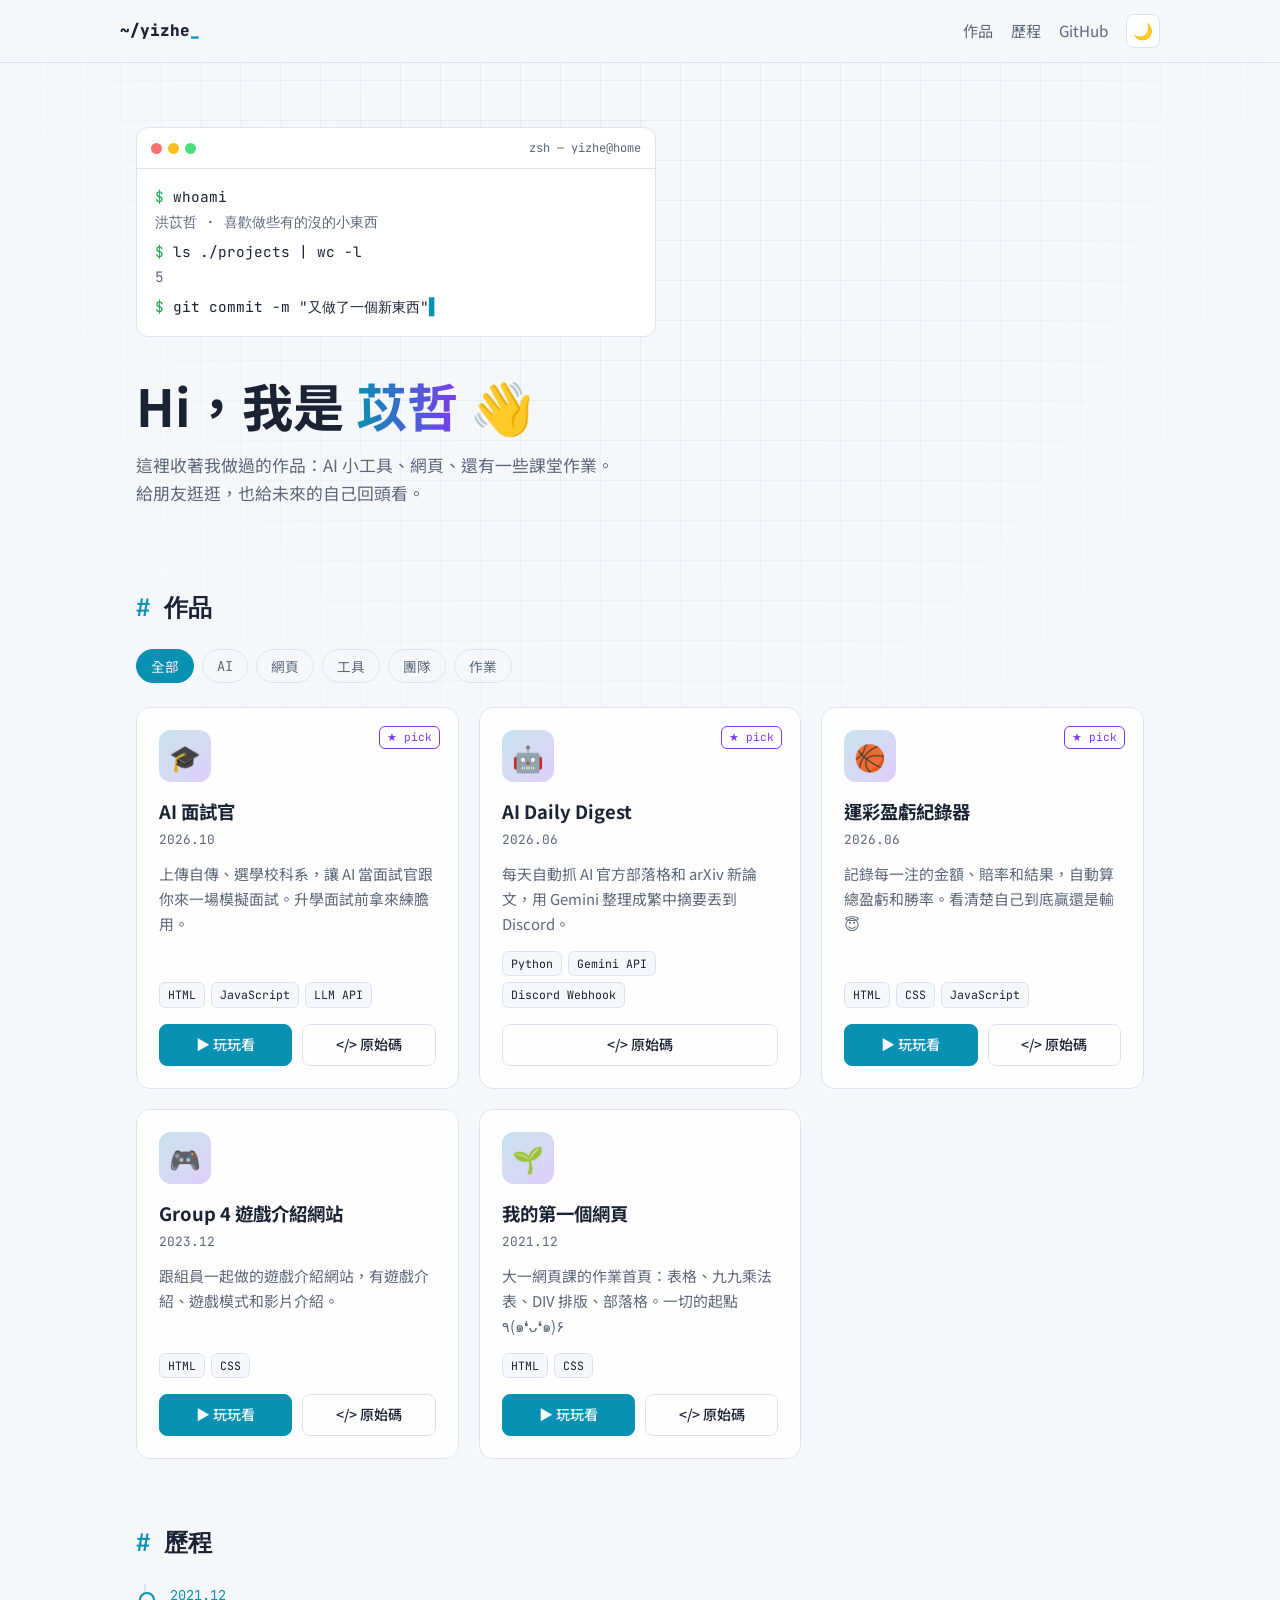
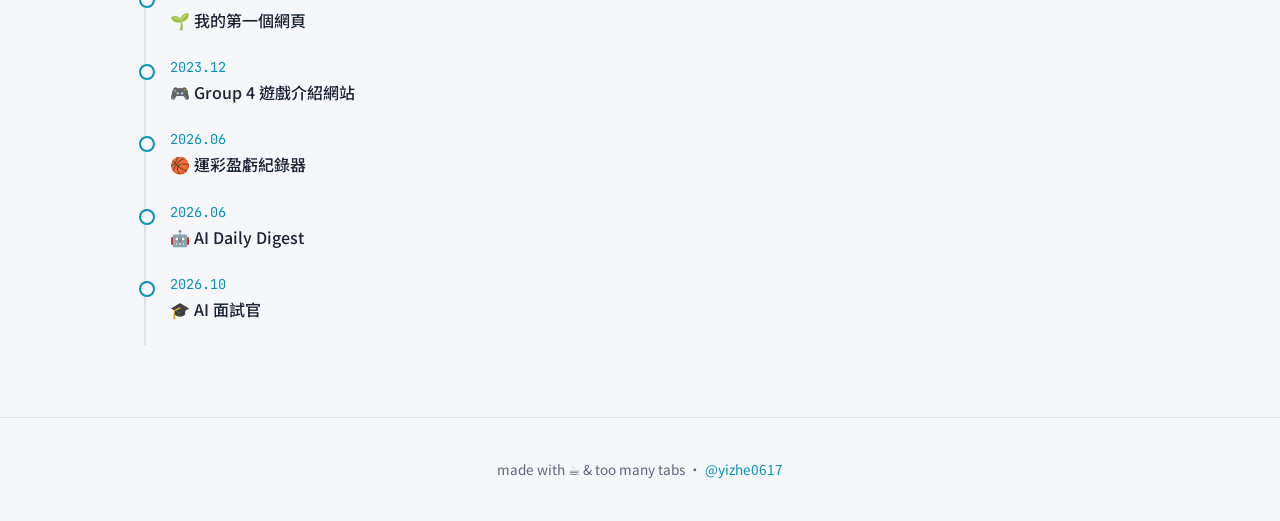
==== index.html @ cc320239 "First version of portfolio page Co-Authored-By: Claude Opus 5.5 <noreply@anthropic.com>" ====
<!doctype html>
<html lang="zh-Hant">
<head>
  <meta charset="utf-8">
  <meta name="viewport" content="width=device-width, initial-scale=1">
  <title>yizhe.dev</title>
  <meta name="description" content="洪苡哲的作品集：做過的東西都放在這裡。">
  <link rel="icon" href="data:image/svg+xml,<svg xmlns='http://www.w3.org/2000/svg' viewBox='0 0 100 100'><text y='.9em' font-size='90'>⚡</text></svg>">
  <link rel="preconnect" href="https://fonts.googleapis.com">
  <link rel="preconnect" href="https://fonts.gstatic.com" crossorigin>
  <link href="https://fonts.googleapis.com/css2?family=JetBrains+Mono:wght@400;600;800&family=Noto+Sans+TC:wght@400;500;700&display=swap" rel="stylesheet">
  <link rel="stylesheet" href="style.css">
</head>
<body>
  <div class="grid-bg" aria-hidden="true"></div>

  <header class="nav">
    <a class="logo" href="#">~/yizhe<span class="blink">_</span></a>
    <nav>
      <a href="#projects">作品</a>
      <a href="#timeline">歷程</a>
      <a href="https://github.com/yizhe0617" target="_blank" rel="noopener">GitHub</a>
      <button id="theme-toggle" class="icon-btn" aria-label="切換深淺色">🌙</button>
    </nav>
  </header>

  <main>
    <section class="hero">
      <div class="terminal">
        <div class="terminal-bar"><i></i><i></i><i></i><span>zsh — yizhe@home</span></div>
        <div class="terminal-body">
          <p><span class="prompt">$</span> whoami</p>
          <p class="out">洪苡哲 · 喜歡做些有的沒的小東西</p>
          <p><span class="prompt">$</span> ls ./projects | wc -l</p>
          <p class="out" id="count">0</p>
          <p><span class="prompt">$</span> <span id="typed"></span><span class="cursor">▋</span></p>
        </div>
      </div>
      <h1>Hi，我是 <span class="glow">苡哲</span> 👋</h1>
      <p class="sub">這裡收著我做過的作品：AI 小工具、網頁、還有一些課堂作業。<br>給朋友逛逛，也給未來的自己回頭看。</p>
    </section>

    <section id="projects">
      <h2><span class="hash">#</span> 作品</h2>
      <div class="filters" id="filters"></div>
      <div class="cards" id="cards"></div>
    </section>

    <section id="timeline">
      <h2><span class="hash">#</span> 歷程</h2>
      <ol class="timeline" id="timeline-list"></ol>
    </section>
  </main>

  <footer>
    <p>made with ☕ &amp; too many tabs · <a href="https://github.com/yizhe0617" target="_blank" rel="noopener">@yizhe0617</a></p>
  </footer>

  <script src="projects.js"></script>
  <script src="main.js"></script>
</body>
</html>
---- style.css ----
:root {
  --bg: #0a0e16;
  --bg-2: #111827;
  --card: rgba(17, 24, 39, 0.75);
  --border: #1f2a3c;
  --text: #e5e9f0;
  --muted: #8b95a7;
  --accent: #22d3ee;
  --accent-2: #a78bfa;
  --green: #4ade80;
  --grid: rgba(34, 211, 238, 0.06);
  --shadow: 0 0 0 1px var(--accent), 0 0 24px rgba(34, 211, 238, 0.25);
}

:root[data-theme="light"] {
  --bg: #f5f7fb;
  --bg-2: #ffffff;
  --card: rgba(255, 255, 255, 0.85);
  --border: #dde3ee;
  --text: #1a2233;
  --muted: #5d6779;
  --accent: #0891b2;
  --accent-2: #7c3aed;
  --green: #16a34a;
  --grid: rgba(8, 145, 178, 0.08);
  --shadow: 0 0 0 1px var(--accent), 0 8px 24px rgba(8, 145, 178, 0.18);
}

* { box-sizing: border-box; margin: 0; padding: 0; }

html { scroll-behavior: smooth; }

body {
  background: var(--bg);
  color: var(--text);
  font-family: "Noto Sans TC", system-ui, sans-serif;
  line-height: 1.7;
  min-height: 100vh;
  transition: background .3s, color .3s;
}

a { color: var(--accent); text-decoration: none; }

.grid-bg {
  position: fixed; inset: 0; z-index: -1; pointer-events: none;
  background-image:
    linear-gradient(var(--grid) 1px, transparent 1px),
    linear-gradient(90deg, var(--grid) 1px, transparent 1px);
  background-size: 40px 40px;
  mask-image: radial-gradient(ellipse at top, #000 30%, transparent 75%);
}

/* nav */
.nav {
  position: sticky; top: 0; z-index: 10;
  display: flex; justify-content: space-between; align-items: center;
  padding: 14px max(16px, calc((100% - 1040px) / 2));
  backdrop-filter: blur(10px);
  background: color-mix(in srgb, var(--bg) 70%, transparent);
  border-bottom: 1px solid var(--border);
}
.logo { font-family: "JetBrains Mono", monospace; font-weight: 800; color: var(--text); }
.nav nav { display: flex; align-items: center; gap: 18px; font-size: .95rem; }
.nav nav a { color: var(--muted); }
.nav nav a:hover { color: var(--accent); }
.icon-btn {
  background: var(--bg-2); border: 1px solid var(--border); border-radius: 8px;
  width: 34px; height: 34px; cursor: pointer; font-size: 1rem;
}

main { max-width: 1040px; margin: 0 auto; padding: 0 16px; }

/* hero */
.hero { padding: 64px 0 48px; }
.terminal {
  max-width: 520px; border: 1px solid var(--border); border-radius: 12px;
  background: var(--bg-2); overflow: hidden; margin-bottom: 36px;
  font-family: "JetBrains Mono", monospace; font-size: .9rem;
}
.terminal-bar {
  display: flex; align-items: center; gap: 6px; padding: 10px 14px;
  border-bottom: 1px solid var(--border); color: var(--muted); font-size: .75rem;
}
.terminal-bar i { width: 11px; height: 11px; border-radius: 50%; background: #f87171; }
.terminal-bar i:nth-child(2) { background: #fbbf24; }
.terminal-bar i:nth-child(3) { background: #4ade80; }
.terminal-bar span { margin-left: auto; }
.terminal-body { padding: 16px 18px; }
.terminal-body .out { color: var(--muted); margin-bottom: 6px; }
.prompt { color: var(--green); }
.cursor, .blink { animation: blink 1s steps(1) infinite; color: var(--accent); }
@keyframes blink { 50% { opacity: 0; } }

h1 { font-size: clamp(2rem, 6vw, 3.2rem); line-height: 1.25; margin-bottom: 14px; }
.glow {
  background: linear-gradient(90deg, var(--accent), var(--accent-2));
  -webkit-background-clip: text; background-clip: text; color: transparent;
}
.sub { color: var(--muted); font-size: 1.05rem; }

/* sections */
section { padding: 32px 0; }
h2 { font-family: "JetBrains Mono", monospace; font-size: 1.5rem; margin-bottom: 20px; }
.hash { color: var(--accent); }

/* filters */
.filters { display: flex; flex-wrap: wrap; gap: 8px; margin-bottom: 24px; }
.filters button {
  font-family: "JetBrains Mono", "Noto Sans TC", monospace; font-size: .85rem;
  padding: 6px 14px; border-radius: 999px; cursor: pointer;
  background: transparent; color: var(--muted); border: 1px solid var(--border);
  transition: all .2s;
}
.filters button:hover { color: var(--accent); border-color: var(--accent); }
.filters button.active { background: var(--accent); color: var(--bg); border-color: var(--accent); }

/* cards */
.cards { display: grid; grid-template-columns: repeat(auto-fill, minmax(290px, 1fr)); gap: 20px; }
.card {
  position: relative; display: flex; flex-direction: column;
  background: var(--card); border: 1px solid var(--border); border-radius: 14px;
  padding: 22px; transition: transform .2s, box-shadow .2s;
  animation: pop .35s ease both;
}
.card:hover { transform: translateY(-4px); box-shadow: var(--shadow); }
@keyframes pop { from { opacity: 0; transform: translateY(10px); } }
.card-icon {
  width: 52px; height: 52px; border-radius: 12px; display: grid; place-items: center;
  font-size: 1.6rem; margin-bottom: 14px;
  background: linear-gradient(135deg, color-mix(in srgb, var(--accent) 25%, transparent), color-mix(in srgb, var(--accent-2) 25%, transparent));
}
.badge {
  position: absolute; top: 18px; right: 18px;
  font-family: "JetBrains Mono", monospace; font-size: .7rem;
  color: var(--accent-2); border: 1px solid var(--accent-2); border-radius: 6px; padding: 1px 7px;
}
.card h3 { font-size: 1.15rem; margin-bottom: 2px; }
.card .date { font-family: "JetBrains Mono", monospace; font-size: .8rem; color: var(--muted); }
.card p.desc { color: var(--muted); font-size: .93rem; margin: 10px 0 14px; flex: 1; }
.tech { display: flex; flex-wrap: wrap; gap: 6px; margin-bottom: 16px; }
.tech span {
  font-family: "JetBrains Mono", monospace; font-size: .72rem;
  background: var(--bg); border: 1px solid var(--border); border-radius: 6px; padding: 2px 8px;
}
.links { display: flex; gap: 10px; }
.links a {
  flex: 1; text-align: center; font-size: .88rem; font-weight: 500;
  padding: 8px; border-radius: 8px; border: 1px solid var(--border); color: var(--text);
  transition: all .2s;
}
.links a:hover { border-color: var(--accent); color: var(--accent); }
.links a.primary { background: var(--accent); border-color: var(--accent); color: var(--bg); }
.links a.primary:hover { filter: brightness(1.1); color: var(--bg); }

/* timeline */
.timeline { list-style: none; border-left: 2px solid var(--border); margin-left: 8px; }
.timeline li { position: relative; padding: 0 0 22px 24px; }
.timeline li::before {
  content: ""; position: absolute; left: -7px; top: 8px;
  width: 12px; height: 12px; border-radius: 50%;
  background: var(--bg); border: 2px solid var(--accent);
}
.timeline .when { font-family: "JetBrains Mono", monospace; color: var(--accent); font-size: .85rem; }
.timeline .what { font-weight: 500; }

footer {
  text-align: center; color: var(--muted); font-size: .85rem;
  padding: 40px 16px; border-top: 1px solid var(--border); margin-top: 40px;
}

@media (max-width: 560px) {
  .nav nav { gap: 12px; font-size: .88rem; }
  .hero { padding-top: 36px; }
  .cards { grid-template-columns: 1fr; }
}

@media (prefers-reduced-motion: reduce) {
  * { animation: none !important; transition: none !important; }
}
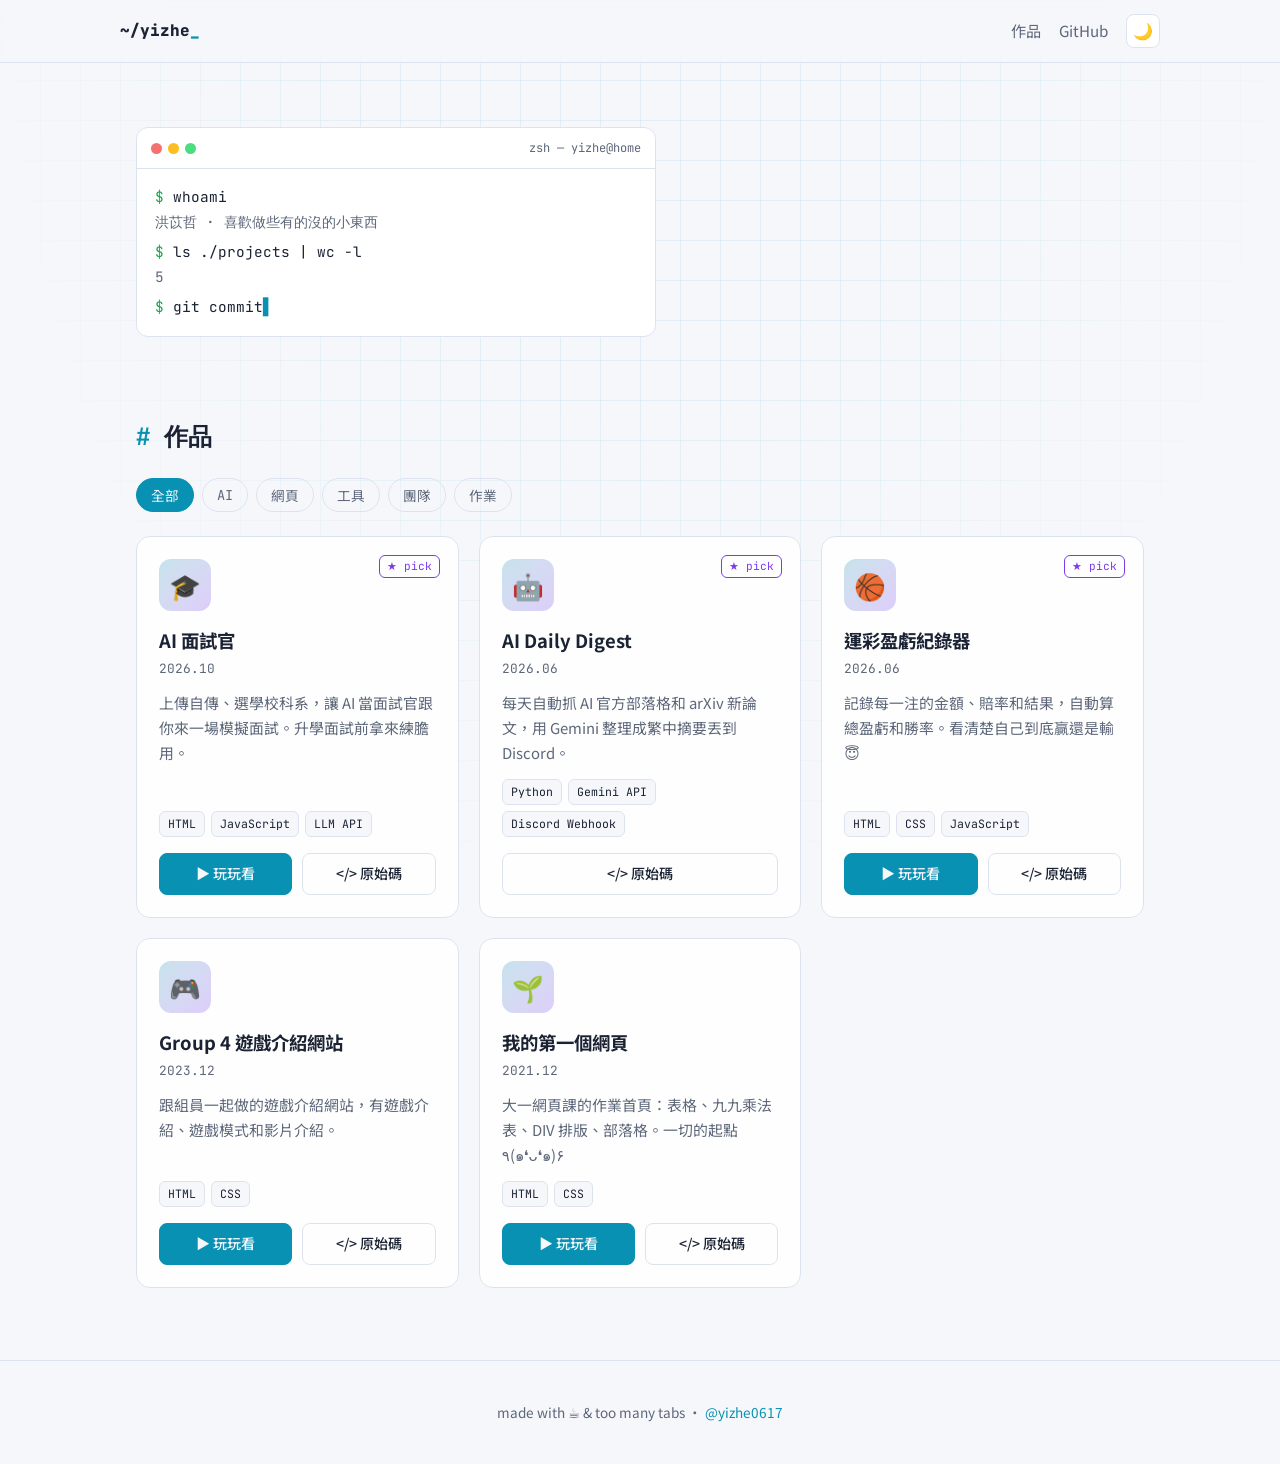
==== commit 0e744e17: "Remove intro text and timeline section Co-Authored-By: Claude Opus 5.5 <noreply@anthropic.com>" ====
--- a/index.html
+++ b/index.html
@@ -18,7 +18,6 @@
     <a class="logo" href="#">~/yizhe<span class="blink">_</span></a>
     <nav>
       <a href="#projects">作品</a>
-      <a href="#timeline">歷程</a>
       <a href="https://github.com/yizhe0617" target="_blank" rel="noopener">GitHub</a>
       <button id="theme-toggle" class="icon-btn" aria-label="切換深淺色">🌙</button>
     </nav>
@@ -36,19 +35,12 @@
           <p><span class="prompt">$</span> <span id="typed"></span><span class="cursor">▋</span></p>
         </div>
       </div>
-      <h1>Hi，我是 <span class="glow">苡哲</span> 👋</h1>
-      <p class="sub">這裡收著我做過的作品：AI 小工具、網頁、還有一些課堂作業。<br>給朋友逛逛，也給未來的自己回頭看。</p>
     </section>
 
     <section id="projects">
       <h2><span class="hash">#</span> 作品</h2>
       <div class="filters" id="filters"></div>
       <div class="cards" id="cards"></div>
-    </section>
-
-    <section id="timeline">
-      <h2><span class="hash">#</span> 歷程</h2>
-      <ol class="timeline" id="timeline-list"></ol>
     </section>
   </main>
 
--- a/style.css
+++ b/style.css
@@ -74,7 +74,7 @@
 .hero { padding: 64px 0 48px; }
 .terminal {
   max-width: 520px; border: 1px solid var(--border); border-radius: 12px;
-  background: var(--bg-2); overflow: hidden; margin-bottom: 36px;
+  background: var(--bg-2); overflow: hidden;
   font-family: "JetBrains Mono", monospace; font-size: .9rem;
 }
 .terminal-bar {
@@ -91,12 +91,6 @@
 .cursor, .blink { animation: blink 1s steps(1) infinite; color: var(--accent); }
 @keyframes blink { 50% { opacity: 0; } }
 
-h1 { font-size: clamp(2rem, 6vw, 3.2rem); line-height: 1.25; margin-bottom: 14px; }
-.glow {
-  background: linear-gradient(90deg, var(--accent), var(--accent-2));
-  -webkit-background-clip: text; background-clip: text; color: transparent;
-}
-.sub { color: var(--muted); font-size: 1.05rem; }
 
 /* sections */
 section { padding: 32px 0; }
@@ -152,17 +146,6 @@
 .links a.primary { background: var(--accent); border-color: var(--accent); color: var(--bg); }
 .links a.primary:hover { filter: brightness(1.1); color: var(--bg); }
 
-/* timeline */
-.timeline { list-style: none; border-left: 2px solid var(--border); margin-left: 8px; }
-.timeline li { position: relative; padding: 0 0 22px 24px; }
-.timeline li::before {
-  content: ""; position: absolute; left: -7px; top: 8px;
-  width: 12px; height: 12px; border-radius: 50%;
-  background: var(--bg); border: 2px solid var(--accent);
-}
-.timeline .when { font-family: "JetBrains Mono", monospace; color: var(--accent); font-size: .85rem; }
-.timeline .what { font-weight: 500; }
-
 footer {
   text-align: center; color: var(--muted); font-size: .85rem;
   padding: 40px 16px; border-top: 1px solid var(--border); margin-top: 40px;
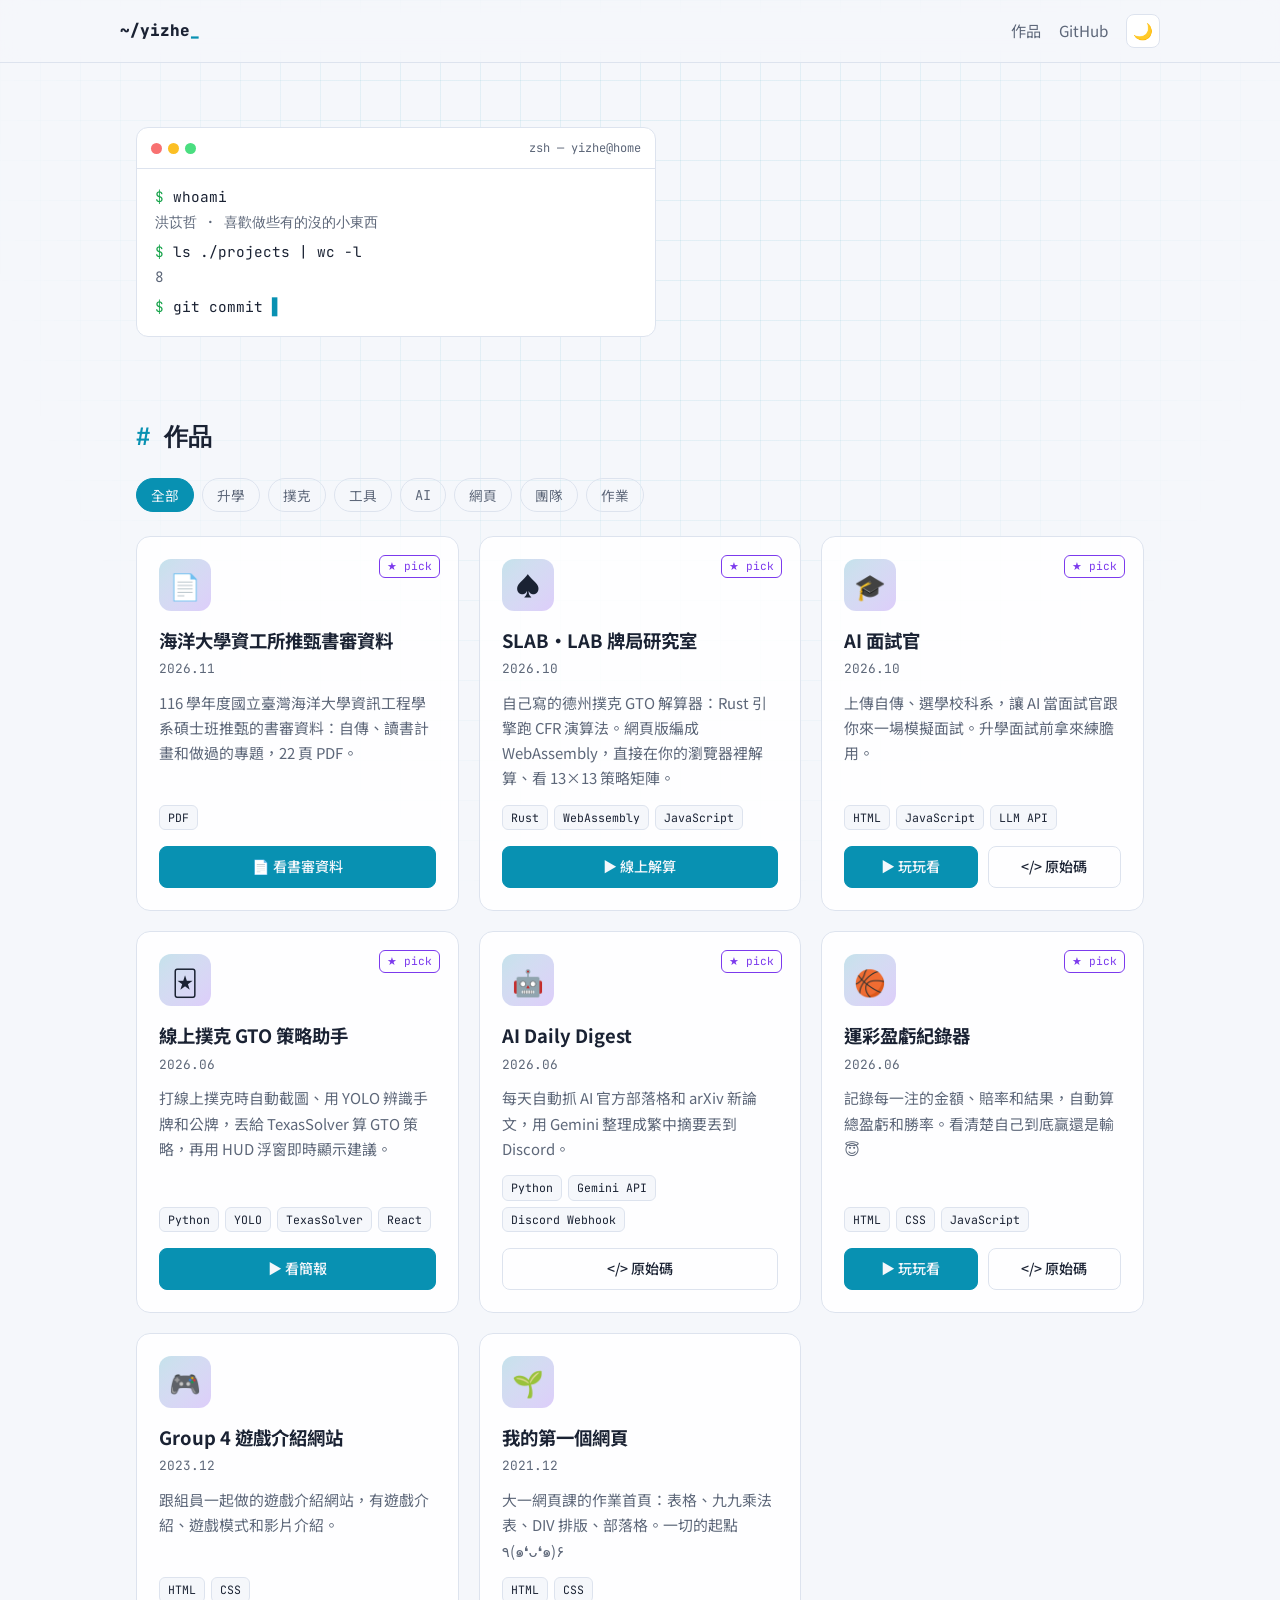
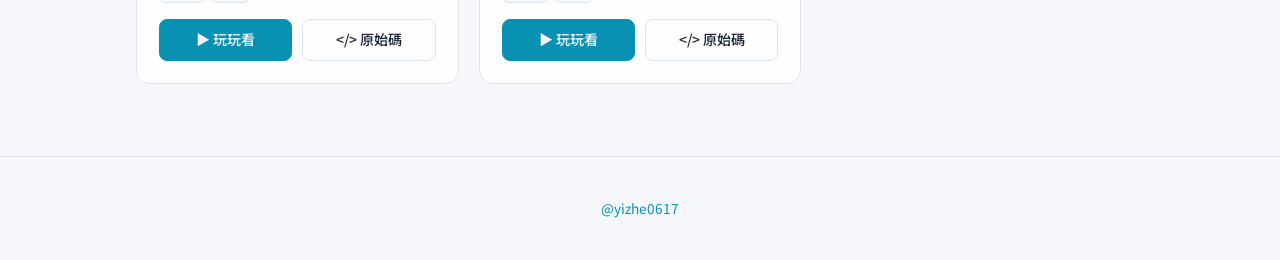
==== commit d257fdc4: "Remove footer tagline Co-Authored-By: Claude Opus 5.5 <noreply@anthropic.com> Claude-Session: https:" ====
--- a/index.html
+++ b/index.html
@@ -45,7 +45,7 @@
   </main>
 
   <footer>
-    <p>made with ☕ &amp; too many tabs · <a href="https://github.com/yizhe0617" target="_blank" rel="noopener">@yizhe0617</a></p>
+    <p><a href="https://github.com/yizhe0617" target="_blank" rel="noopener">@yizhe0617</a></p>
   </footer>
 
   <script src="projects.js"></script>
